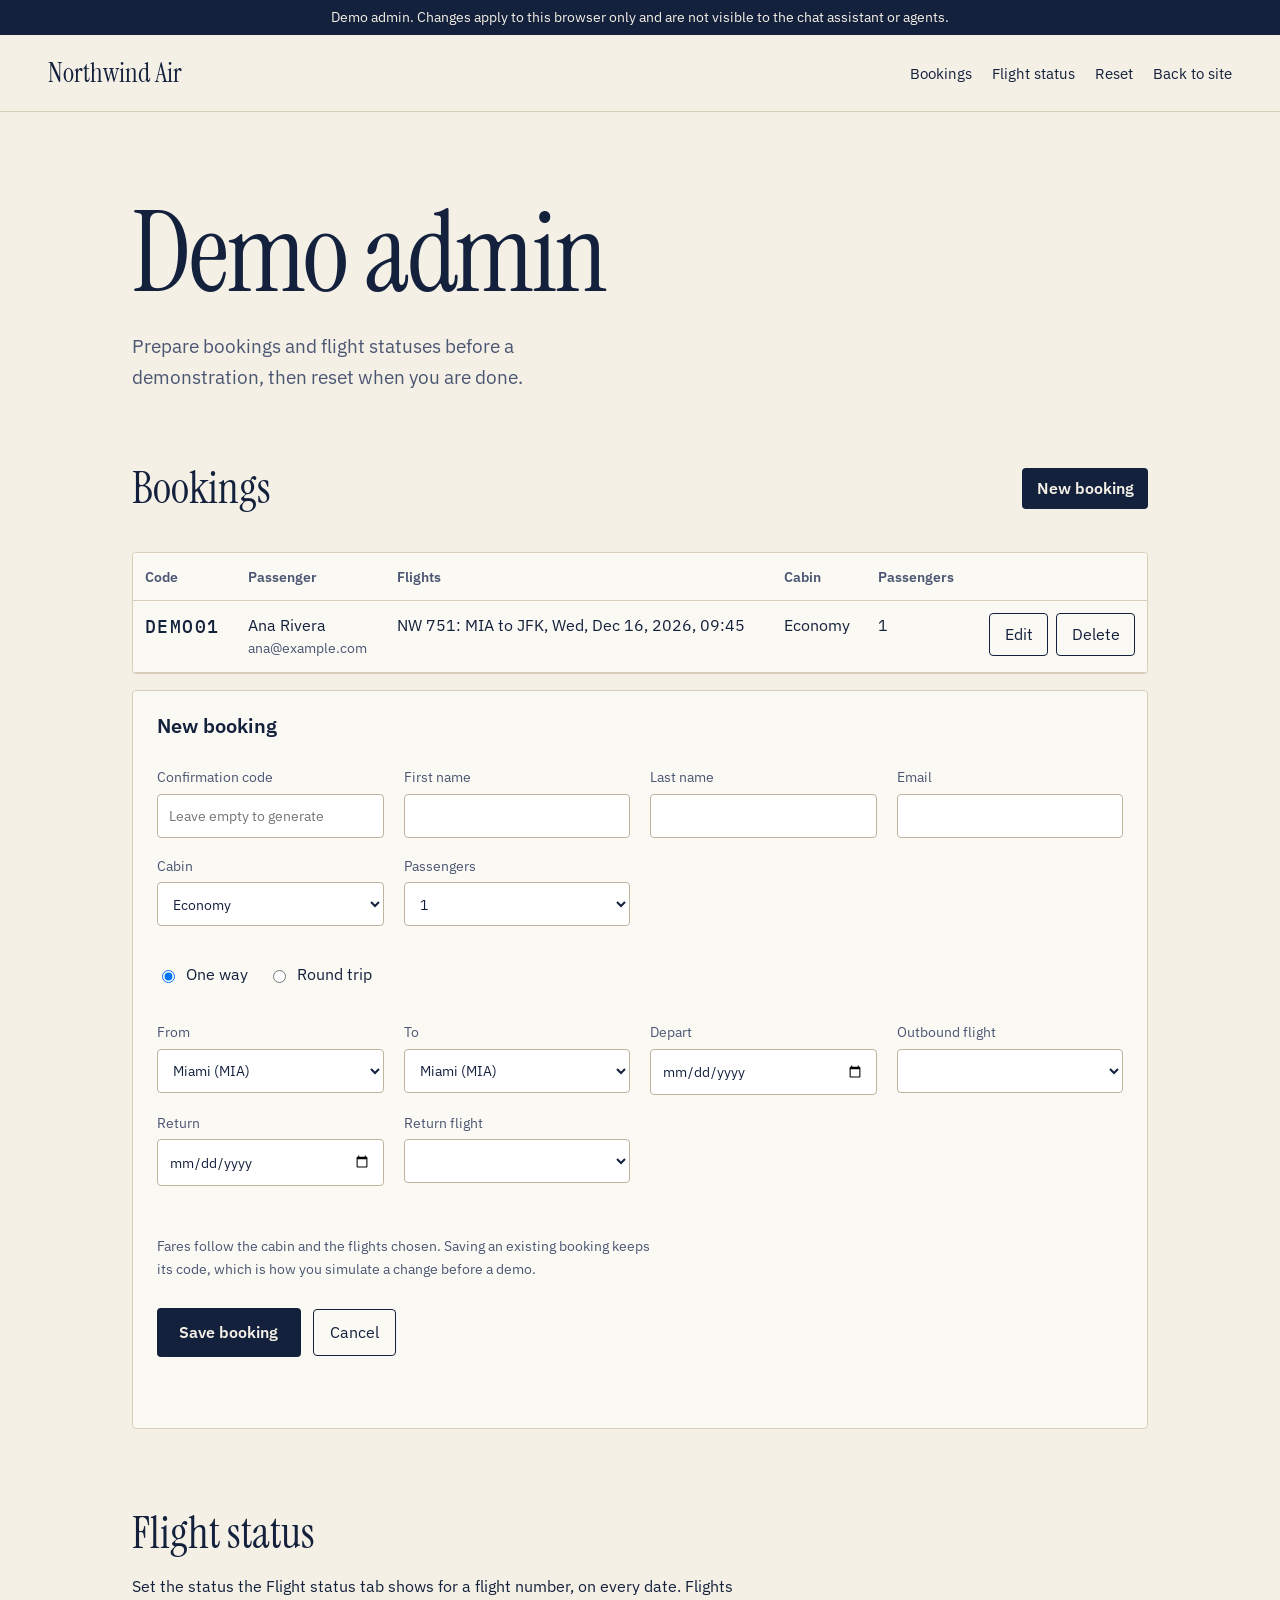
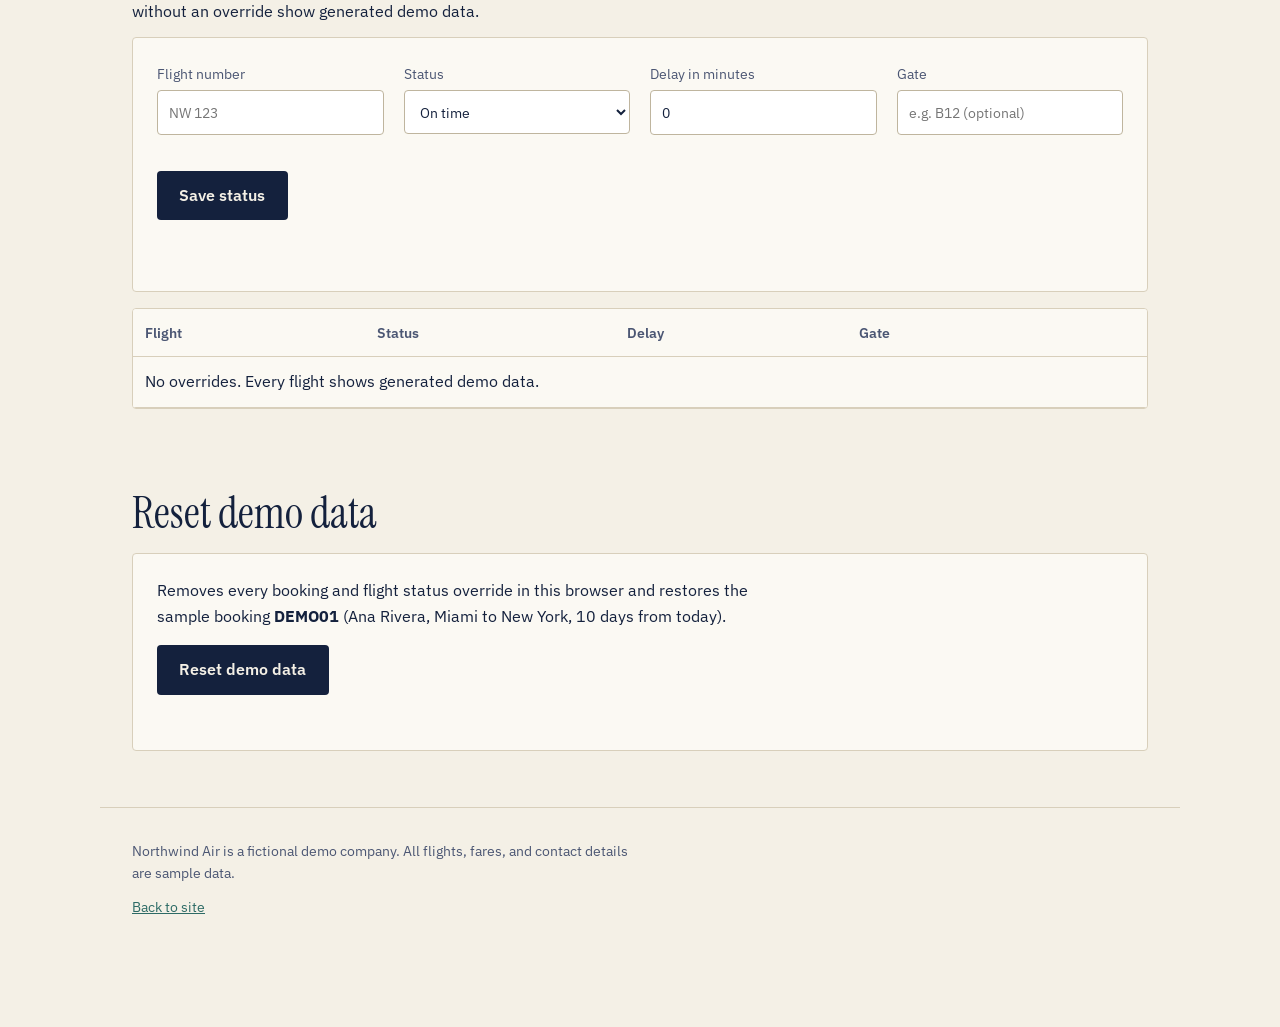
==== admin.html @ 83895d6f "Add demo admin page for bookings, flight status and reset Bookings and status overrides now live in " ====
<!doctype html>
<html lang="en">
<head>
  <meta charset="utf-8">
  <meta name="viewport" content="width=device-width, initial-scale=1">
  <title>Northwind Air | Demo admin</title>
  <meta name="robots" content="noindex">
  <link rel="preconnect" href="https://fonts.googleapis.com">
  <link rel="preconnect" href="https://fonts.gstatic.com" crossorigin>
  <link href="https://fonts.googleapis.com/css2?family=Instrument+Serif&family=IBM+Plex+Sans:wght@400;500;600&family=IBM+Plex+Mono:wght@500&display=swap" rel="stylesheet">
  <link rel="stylesheet" href="styles.css">
</head>
<body>
  <a class="skip" href="#main">Skip to content</a>

  <div class="demo-bar">Demo admin. Changes apply to this browser only and are not visible to the chat assistant or agents.</div>

  <header class="site-header">
    <a class="brand" href="index.html">Northwind Air</a>
    <nav aria-label="Admin">
      <a href="#bookings">Bookings</a>
      <a href="#status">Flight status</a>
      <a href="#reset">Reset</a>
      <a href="index.html">Back to site</a>
    </nav>
  </header>

  <main id="main">
    <section class="hero">
      <h1>Demo admin</h1>
      <p class="lede">Prepare bookings and flight statuses before a demonstration, then reset when you are done.</p>
    </section>

    <!-- Bookings -->
    <section class="admin-section" id="bookings" aria-labelledby="bookings-title">
      <div class="section-head">
        <h2 id="bookings-title">Bookings</h2>
        <button class="primary small" type="button" id="new-booking">New booking</button>
      </div>
      <p id="bookings-status" class="status" role="status"></p>
      <div class="table-wrap card flush">
        <table>
          <thead>
            <tr>
              <th scope="col">Code</th>
              <th scope="col">Passenger</th>
              <th scope="col">Flights</th>
              <th scope="col">Cabin</th>
              <th scope="col">Passengers</th>
              <th scope="col"><span class="sr">Actions</span></th>
            </tr>
          </thead>
          <tbody id="booking-rows"></tbody>
        </table>
      </div>

      <form id="booking-form" class="card form-stack" hidden novalidate>
        <h3 id="booking-form-title">New booking</h3>
        <div class="grid">
          <label>Confirmation code <input name="pnr" maxlength="6" pattern="[A-Za-z0-9]{6}" autocomplete="off" placeholder="Leave empty to generate"></label>
          <label>First name <input name="first" required autocomplete="off"></label>
          <label>Last name <input name="last" required autocomplete="off"></label>
          <label>Email <input name="email" type="email" required autocomplete="off"></label>
          <label>Cabin
            <select name="cabin">
              <option value="Economy">Economy</option>
              <option value="Premium">Premium Economy</option>
              <option value="Business">Business</option>
            </select>
          </label>
          <label>Passengers
            <select name="pax">
              <option>1</option><option>2</option><option>3</option>
              <option>4</option><option>5</option><option>6</option>
            </select>
          </label>
        </div>
        <fieldset class="trip-type">
          <legend class="sr">Trip type</legend>
          <label><input type="radio" name="trip" value="oneway" checked> One way</label>
          <label><input type="radio" name="trip" value="round"> Round trip</label>
        </fieldset>
        <div class="grid">
          <label>From <select name="from" data-airports required></select></label>
          <label>To <select name="to" data-airports required></select></label>
          <label>Depart <input type="date" name="depart" required></label>
          <label>Outbound flight <select name="outFlight" required></select></label>
          <label>Return <input type="date" name="return"></label>
          <label>Return flight <select name="retFlight"></select></label>
        </div>
        <p class="hint">Fares follow the cabin and the flights chosen. Saving an existing booking keeps its code, which is how you simulate a change before a demo.</p>
        <div class="actions">
          <button class="primary" type="submit">Save booking</button>
          <button class="ghost" type="button" id="cancel-booking">Cancel</button>
        </div>
        <p id="booking-form-status" class="status" role="status"></p>
      </form>
    </section>

    <!-- Flight status overrides -->
    <section class="admin-section" id="status" aria-labelledby="status-title">
      <div class="section-head"><h2 id="status-title">Flight status</h2></div>
      <p>Set the status the Flight status tab shows for a flight number, on every date. Flights without an override show generated demo data.</p>
      <form id="status-form" class="card form-stack" novalidate>
        <div class="grid">
          <label>Flight number <input name="number" required placeholder="NW 123" autocomplete="off" list="booked-flights"></label>
          <label>Status <select name="status" id="status-select"></select></label>
          <label>Delay in minutes <input name="delay" type="number" min="0" max="1440" step="5" value="0"></label>
          <label>Gate <input name="gate" maxlength="4" placeholder="e.g. B12 (optional)" autocomplete="off"></label>
        </div>
        <datalist id="booked-flights"></datalist>
        <div class="actions"><button class="primary" type="submit">Save status</button></div>
        <p id="status-form-status" class="status" role="status"></p>
      </form>
      <div class="table-wrap card flush">
        <table>
          <thead>
            <tr>
              <th scope="col">Flight</th>
              <th scope="col">Status</th>
              <th scope="col">Delay</th>
              <th scope="col">Gate</th>
              <th scope="col"><span class="sr">Actions</span></th>
            </tr>
          </thead>
          <tbody id="status-rows"></tbody>
        </table>
      </div>
    </section>

    <!-- Reset -->
    <section class="admin-section" id="reset" aria-labelledby="reset-title">
      <div class="section-head"><h2 id="reset-title">Reset demo data</h2></div>
      <div class="card">
        <p>Removes every booking and flight status override in this browser and restores the sample booking <strong>DEMO01</strong> (Ana Rivera, Miami to New York, 10 days from today).</p>
        <div class="actions"><button class="primary" type="button" id="reset-data">Reset demo data</button></div>
        <p id="reset-status" class="status" role="status"></p>
      </div>
    </section>
  </main>

  <footer class="site-footer">
    <p>Northwind Air is a fictional demo company. All flights, fares, and contact details are sample data.</p>
    <p><a href="index.html">Back to site</a></p>
  </footer>

  <script src="data.js"></script>
  <script src="admin.js"></script>
</body>
</html>
---- styles.css ----
:root {
  --paper: #f4f0e6;
  --card: #fbf9f3;
  --ink: #14213d;
  --ink-2: #4b5673;
  --signal: #d9482b;
  --sea: #2d6b66;
  --rule: #d8cfbb;
  --field: #ffffff;
  --error: #9b2a14;
}

*, *::before, *::after { box-sizing: border-box; }

html { scroll-behavior: smooth; scroll-padding-top: 90px; }

body {
  margin: 0;
  background: var(--paper);
  color: var(--ink);
  font: 400 1rem/1.6 "IBM Plex Sans", system-ui, sans-serif;
}

h1, h2, h3 { margin: 0; line-height: 1.1; }
h1, h2 { font-family: "Instrument Serif", Georgia, serif; font-weight: 400; }
h1 { font-size: clamp(3.2rem, 9vw, 7rem); letter-spacing: -0.02em; }
h2 { font-size: clamp(2rem, 4vw, 2.75rem); }
h3 { font-size: 1.25rem; font-weight: 600; margin-bottom: 0.75rem; }

p { margin: 0 0 0.75rem; max-width: 62ch; }

a { color: var(--sea); }

:focus-visible { outline: 3px solid var(--sea); outline-offset: 2px; }

.sr {
  position: absolute; width: 1px; height: 1px; overflow: hidden;
  clip: rect(0 0 0 0); white-space: nowrap;
}

.skip { position: absolute; left: -999px; top: 0; }
.skip:focus { left: 1rem; top: 1rem; background: #fff; padding: 0.5rem 0.75rem; z-index: 20; }

/* Header */
.demo-bar {
  background: var(--ink);
  color: var(--paper);
  text-align: center;
  font-size: 0.875rem;
  padding: 0.4rem 1rem;
}

.site-header {
  position: sticky; top: 0; z-index: 5;
  display: flex; flex-wrap: wrap; gap: 0.5rem 2rem;
  align-items: center; justify-content: space-between;
  padding: 1rem clamp(1rem, 4vw, 3rem);
  background: var(--paper);
  border-bottom: 1px solid var(--rule);
}

.brand {
  font-family: "Instrument Serif", Georgia, serif;
  font-size: 1.7rem;
  color: var(--ink);
  text-decoration: none;
}

nav { display: flex; flex-wrap: wrap; gap: 0.25rem 1.25rem; }
nav a { color: var(--ink); text-decoration: none; font-size: 0.95rem; padding: 0.25rem 0; }
nav a:hover { text-decoration: underline; text-underline-offset: 4px; }

main {
  max-width: 1080px;
  margin: 0 auto;
  padding: 0 clamp(1rem, 4vw, 2rem);
}

/* Hero */
.hero { padding: clamp(2.5rem, 7vw, 5rem) 0 2.25rem; }
.lede { font-size: 1.2rem; color: var(--ink-2); max-width: 36ch; margin-top: 1rem; }

/* Tools card */
.tools {
  background: var(--card);
  border: 1px solid var(--rule);
  border-radius: 6px;
  padding: 0 clamp(1rem, 3vw, 2rem) 2rem;
}

.tabs {
  display: flex; gap: 0.25rem;
  margin: 0 -1rem 1.75rem;
  padding: 0 1rem;
  border-bottom: 1px solid var(--rule);
  overflow-x: auto;
}

.tabs button {
  background: none; border: 0;
  border-bottom: 3px solid transparent;
  margin-bottom: -1px;
  padding: 1rem 0.85rem 0.8rem;
  font: inherit;
  color: var(--ink-2);
  cursor: pointer;
  white-space: nowrap;
}

.tabs button[aria-selected="true"] {
  color: var(--ink);
  border-bottom-color: var(--signal);
  font-weight: 600;
}

.panel[hidden] { display: none; }

.grid {
  display: grid;
  grid-template-columns: repeat(auto-fit, minmax(180px, 1fr));
  gap: 1rem 1.25rem;
  margin-bottom: 1.25rem;
}

label {
  display: flex; flex-direction: column; gap: 0.35rem;
  font-size: 0.9rem; color: var(--ink-2);
}

input, select, textarea {
  font: inherit;
  color: var(--ink);
  background: var(--field);
  border: 1px solid #bfb59e;
  border-radius: 4px;
  padding: 0.6rem 0.7rem;
  min-height: 44px;
  width: 100%;
}

input:disabled { opacity: 0.45; }

textarea { min-height: 120px; resize: vertical; }

fieldset { border: 0; padding: 0; margin: 0 0 1rem; }

.trip-type { display: flex; flex-wrap: wrap; gap: 1.25rem; }
.trip-type label {
  flex-direction: row; align-items: center; gap: 0.5rem;
  color: var(--ink); font-size: 1rem;
}
.trip-type input { width: auto; min-height: auto; }

.actions { display: flex; flex-wrap: wrap; gap: 0.75rem; align-items: center; margin-top: 1rem; }

button.primary, button.ghost, .chip {
  font: inherit;
  cursor: pointer;
  min-height: 44px;
  border-radius: 4px;
}

button.primary {
  background: var(--ink);
  color: var(--paper);
  border: 0;
  padding: 0.75rem 1.4rem;
  font-weight: 600;
}
button.primary:hover { background: #22345a; }

button.ghost {
  background: none;
  color: var(--ink);
  border: 1px solid var(--ink);
  padding: 0.6rem 1rem;
}
button.ghost:hover { background: var(--ink); color: var(--paper); }

button.small { min-height: 38px; padding: 0.5rem 0.9rem; }

.hint { font-size: 0.9rem; color: var(--ink-2); margin-top: 0.75rem; }

/* Results */
.results { margin-top: 2.5rem; }
.results:empty { display: none; }
.results-head { margin-bottom: 1.25rem; }
.results-head p { color: var(--ink-2); margin: 0.5rem 0 0; }

/* Flight rows, styled like the two halves of a boarding pass */
.flight {
  display: grid;
  grid-template-columns: auto 1fr auto auto;
  gap: 1.25rem;
  align-items: center;
  background: var(--card);
  border: 1px solid var(--rule);
  border-radius: 4px;
  padding: 1rem 1.25rem;
  margin-bottom: 0.75rem;
}

.flight .stub {
  border-left: 2px dashed var(--rule);
  padding-left: 1.25rem;
  display: grid; gap: 0.5rem; justify-items: start;
}

.time {
  display: block;
  font-family: "IBM Plex Mono", ui-monospace, monospace;
  font-size: 1.4rem;
  font-weight: 500;
}

.code { display: block; font-size: 0.85rem; color: var(--ink-2); }

.route {
  display: grid; gap: 0.1rem; text-align: center;
  font-size: 0.85rem; color: var(--ink-2);
}

.flight strong { font-size: 1.3rem; font-weight: 600; color: var(--ink); }

.card {
  background: var(--card);
  border: 1px solid var(--rule);
  border-radius: 4px;
  padding: 1.5rem;
  margin-bottom: 1rem;
}

.form-stack { display: grid; gap: 1rem; }
.form-stack .actions { margin-top: 0; }

.total { font-size: 1.1rem; margin-top: 0.75rem; }

.pnr {
  font-family: "IBM Plex Mono", ui-monospace, monospace;
  letter-spacing: 0.08em;
  font-size: 1.1rem;
}

.status { font-size: 0.95rem; min-height: 1.5em; margin: 0.5rem 0 0; }
.status.error { color: var(--error); }
.status.ok { color: var(--sea); }

.facts { display: grid; grid-template-columns: max-content 1fr; gap: 0.5rem 1.5rem; margin: 0; }
.facts dt { color: var(--ink-2); }
.facts dd { margin: 0; font-weight: 600; }

/* Fares table */
.table-wrap { overflow-x: auto; }
table { width: 100%; border-collapse: collapse; background: var(--card); }
th, td { text-align: left; padding: 0.75rem; border-bottom: 1px solid var(--rule); white-space: nowrap; }
thead th { font-size: 0.9rem; color: var(--ink-2); font-weight: 600; }
tbody th { font-weight: 500; }

/* Help */
.help { padding: 5rem 0 2rem; }
.help-grid {
  display: grid;
  grid-template-columns: 1fr 1fr;
  gap: 1.25rem;
  margin-top: 2rem;
}
.card-wide { grid-column: 1 / -1; }
.big { font-size: 1.6rem; font-weight: 500; }

/* Chat */
.chat-launch {
  position: fixed; right: 1.25rem; bottom: 1.25rem; z-index: 10;
  background: var(--signal);
  color: #fff;
  border: 0;
  border-radius: 999px;
  padding: 0.85rem 1.3rem;
  font: 600 1rem "IBM Plex Sans", system-ui, sans-serif;
  cursor: pointer;
  box-shadow: 0 6px 20px rgba(20, 33, 61, 0.25);
}

.chat-panel {
  position: fixed; right: 1.25rem; bottom: 5rem; z-index: 10;
  width: min(360px, calc(100vw - 2.5rem));
  height: min(540px, 70vh);
  display: flex; flex-direction: column;
  background: var(--card);
  border: 1px solid var(--rule);
  border-radius: 6px;
  box-shadow: 0 12px 40px rgba(20, 33, 61, 0.2);
}
.chat-panel[hidden] { display: none; }

.chat-head {
  display: flex; justify-content: space-between; align-items: center;
  padding: 0.9rem 1rem;
  border-bottom: 1px solid var(--rule);
}

.chat-log {
  flex: 1; overflow-y: auto;
  display: flex; flex-direction: column; gap: 0.6rem;
  padding: 1rem;
}

.msg {
  max-width: 85%;
  padding: 0.6rem 0.85rem;
  border-radius: 12px;
  font-size: 0.95rem;
  margin: 0;
}
.msg.bot { background: var(--field); border: 1px solid var(--rule); align-self: flex-start; }
.msg.user { background: var(--ink); color: var(--paper); align-self: flex-end; }
.msg.typing { opacity: 0.6; font-style: italic; }

.chat-chips { display: flex; flex-wrap: wrap; gap: 0.4rem; padding: 0 1rem 0.75rem; }
.chip {
  background: none;
  color: var(--ink);
  border: 1px solid var(--ink);
  border-radius: 999px;
  padding: 0.35rem 0.8rem;
  font-size: 0.85rem;
  min-height: 36px;
}
.chip:hover { background: var(--ink); color: var(--paper); }

.chat-form {
  display: flex; gap: 0.5rem;
  padding: 0.75rem;
  border-top: 1px solid var(--rule);
}
.chat-form input { flex: 1; min-height: 42px; }

.site-footer {
  max-width: 1080px;
  margin: 0 auto;
  padding: 2rem clamp(1rem, 4vw, 2rem) 6rem;
  font-size: 0.875rem;
  color: var(--ink-2);
  border-top: 1px solid var(--rule);
}

/* Demo admin */
.admin-section { padding: 1.5rem 0 2.5rem; }
.section-head {
  display: flex; flex-wrap: wrap; gap: 1rem;
  align-items: center; justify-content: space-between;
  margin-bottom: 1rem;
}
.card.flush { padding: 0; }
.card.flush td, .card.flush th { vertical-align: top; }
.row-actions { display: flex; gap: 0.5rem; justify-content: flex-end; }
td.legs { white-space: normal; min-width: 260px; }
td.legs span { display: block; }

/* Responsive */
@media (max-width: 760px) {
  .help-grid { grid-template-columns: 1fr; }
  .flight { grid-template-columns: 1fr 1fr; }
  .flight .route { grid-column: 1 / -1; text-align: left; grid-auto-flow: column; justify-content: start; gap: 1rem; }
  .flight .stub { grid-column: 1 / -1; border-left: 0; border-top: 2px dashed var(--rule); padding: 0.75rem 0 0; }
}

@media (prefers-reduced-motion: reduce) {
  html { scroll-behavior: auto; }
}
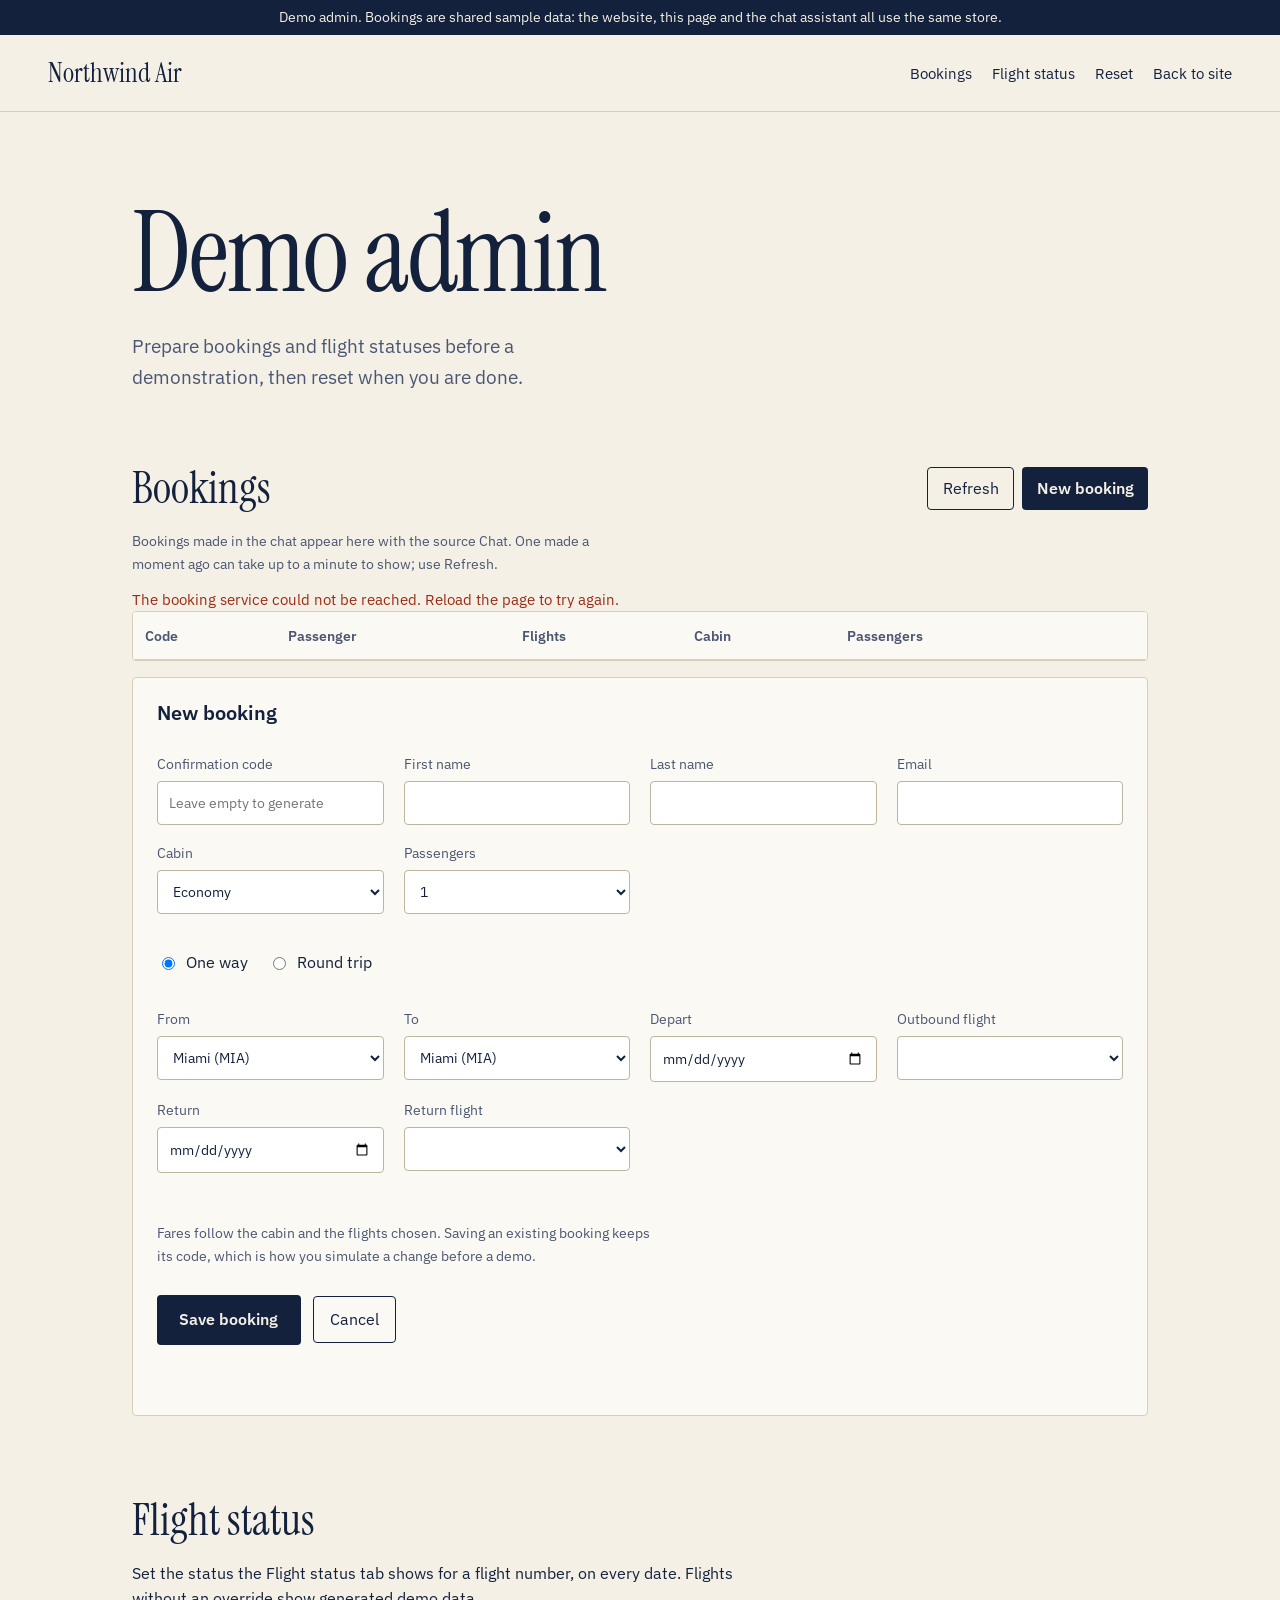
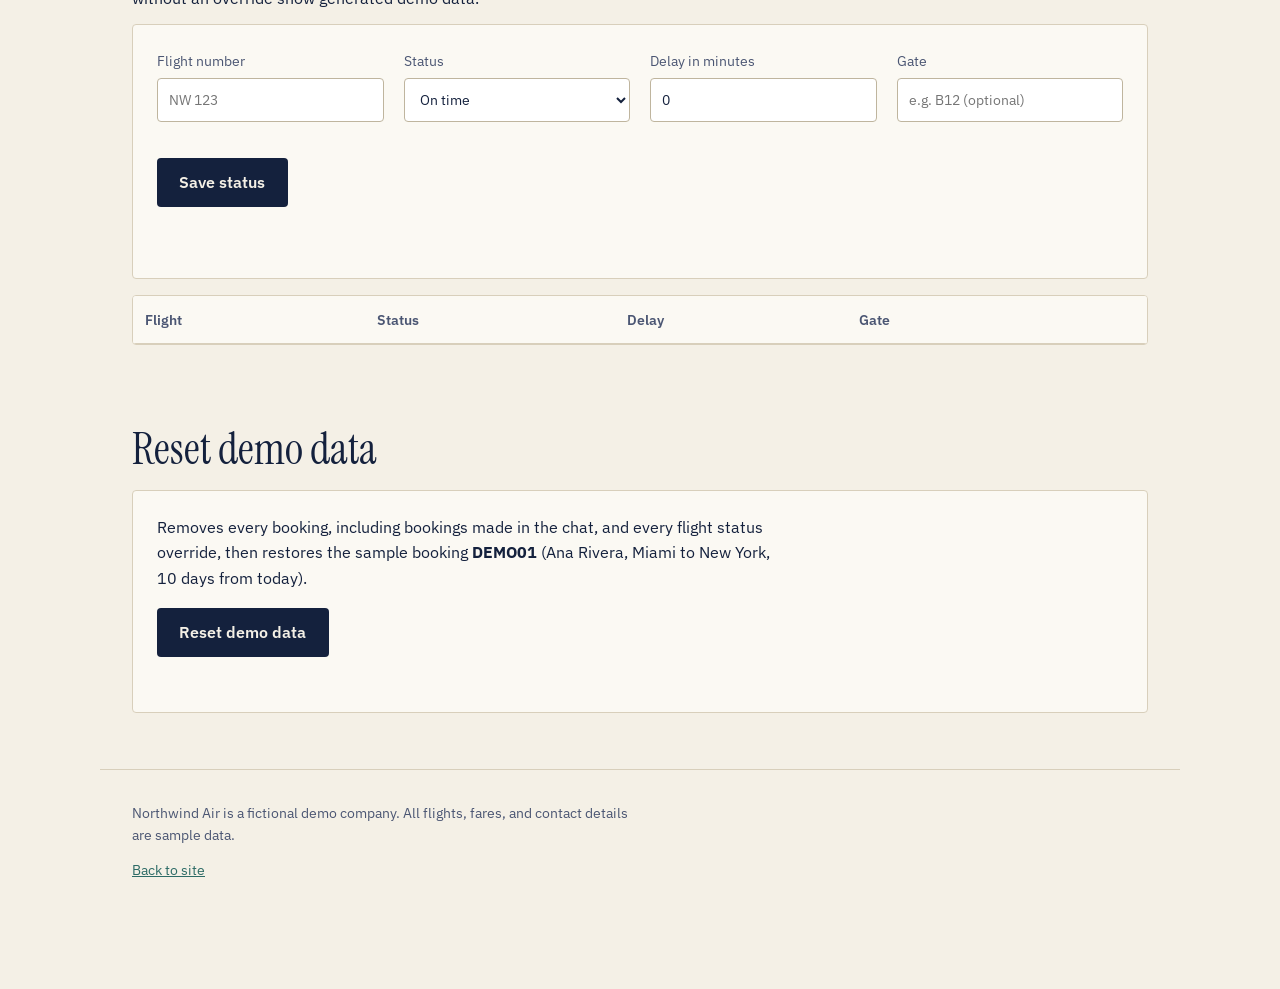
==== commit 640f90a6: "Share bookings through a Cloudflare Worker for the website, admin page and chat assistant Co-authore" ====
--- a/admin.html
+++ b/admin.html
@@ -13,7 +13,7 @@
 <body>
   <a class="skip" href="#main">Skip to content</a>
 
-  <div class="demo-bar">Demo admin. Changes apply to this browser only and are not visible to the chat assistant or agents.</div>
+  <div class="demo-bar">Demo admin. Bookings are shared sample data: the website, this page and the chat assistant all use the same store.</div>
 
   <header class="site-header">
     <a class="brand" href="index.html">Northwind Air</a>
@@ -35,8 +35,12 @@
     <section class="admin-section" id="bookings" aria-labelledby="bookings-title">
       <div class="section-head">
         <h2 id="bookings-title">Bookings</h2>
-        <button class="primary small" type="button" id="new-booking">New booking</button>
+        <div class="row-actions">
+          <button class="ghost small" type="button" id="refresh">Refresh</button>
+          <button class="primary small" type="button" id="new-booking">New booking</button>
+        </div>
       </div>
+      <p class="hint">Bookings made in the chat appear here with the source Chat. One made a moment ago can take up to a minute to show; use Refresh.</p>
       <p id="bookings-status" class="status" role="status"></p>
       <div class="table-wrap card flush">
         <table>
@@ -132,7 +136,7 @@
     <section class="admin-section" id="reset" aria-labelledby="reset-title">
       <div class="section-head"><h2 id="reset-title">Reset demo data</h2></div>
       <div class="card">
-        <p>Removes every booking and flight status override in this browser and restores the sample booking <strong>DEMO01</strong> (Ana Rivera, Miami to New York, 10 days from today).</p>
+        <p>Removes every booking, including bookings made in the chat, and every flight status override, then restores the sample booking <strong>DEMO01</strong> (Ana Rivera, Miami to New York, 10 days from today).</p>
         <div class="actions"><button class="primary" type="button" id="reset-data">Reset demo data</button></div>
         <p id="reset-status" class="status" role="status"></p>
       </div>
